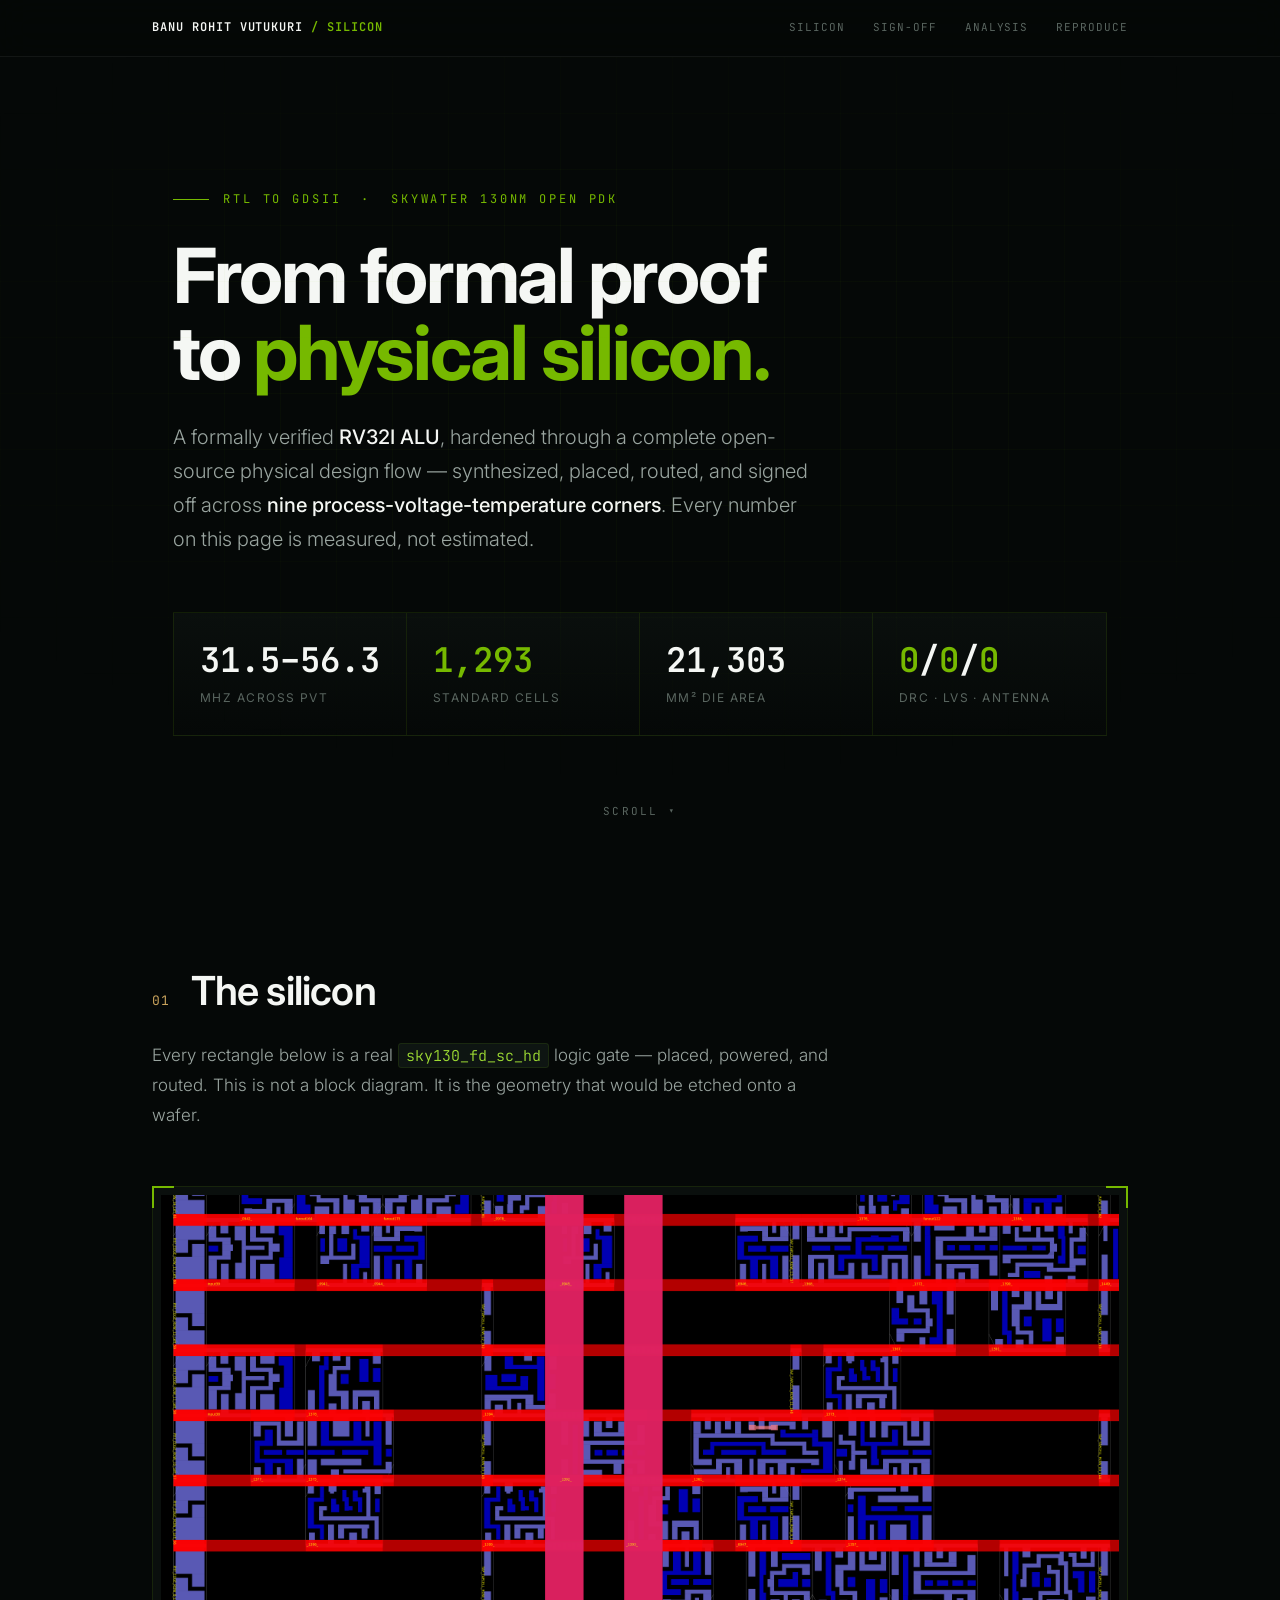
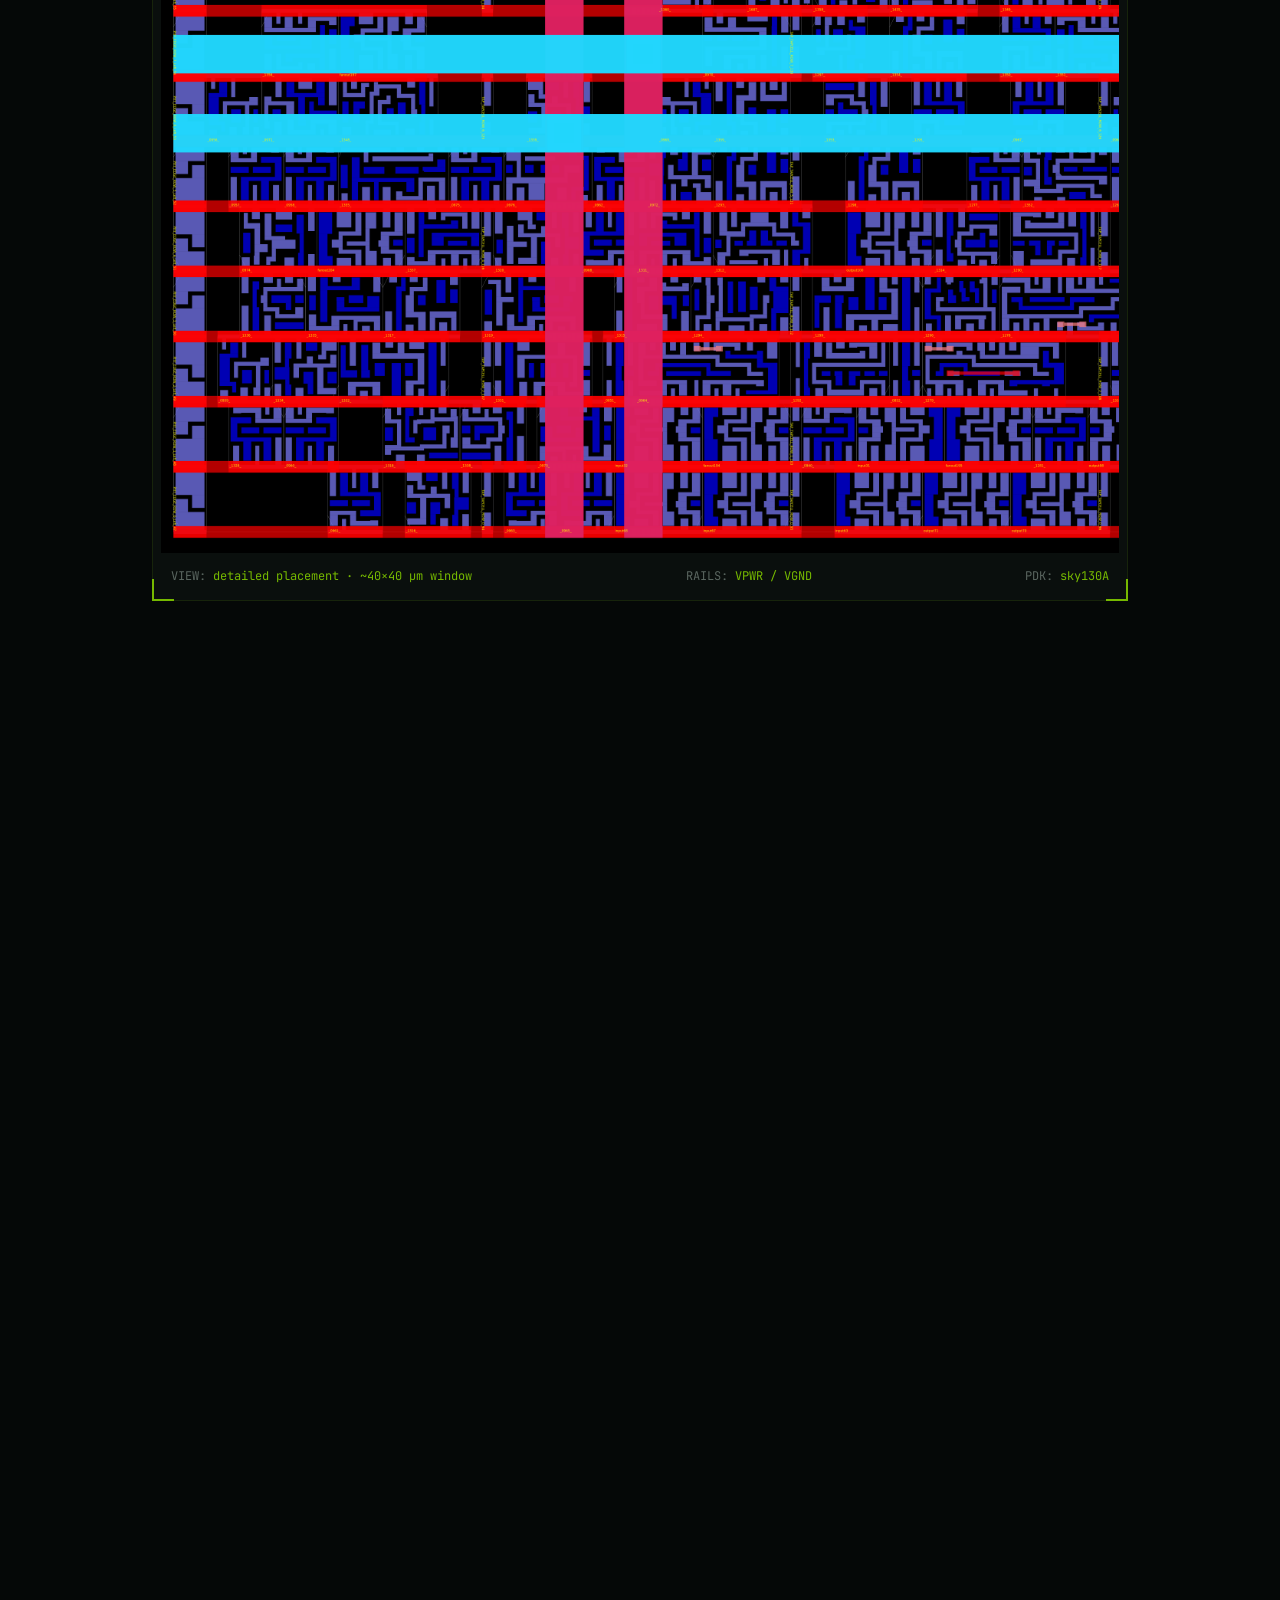
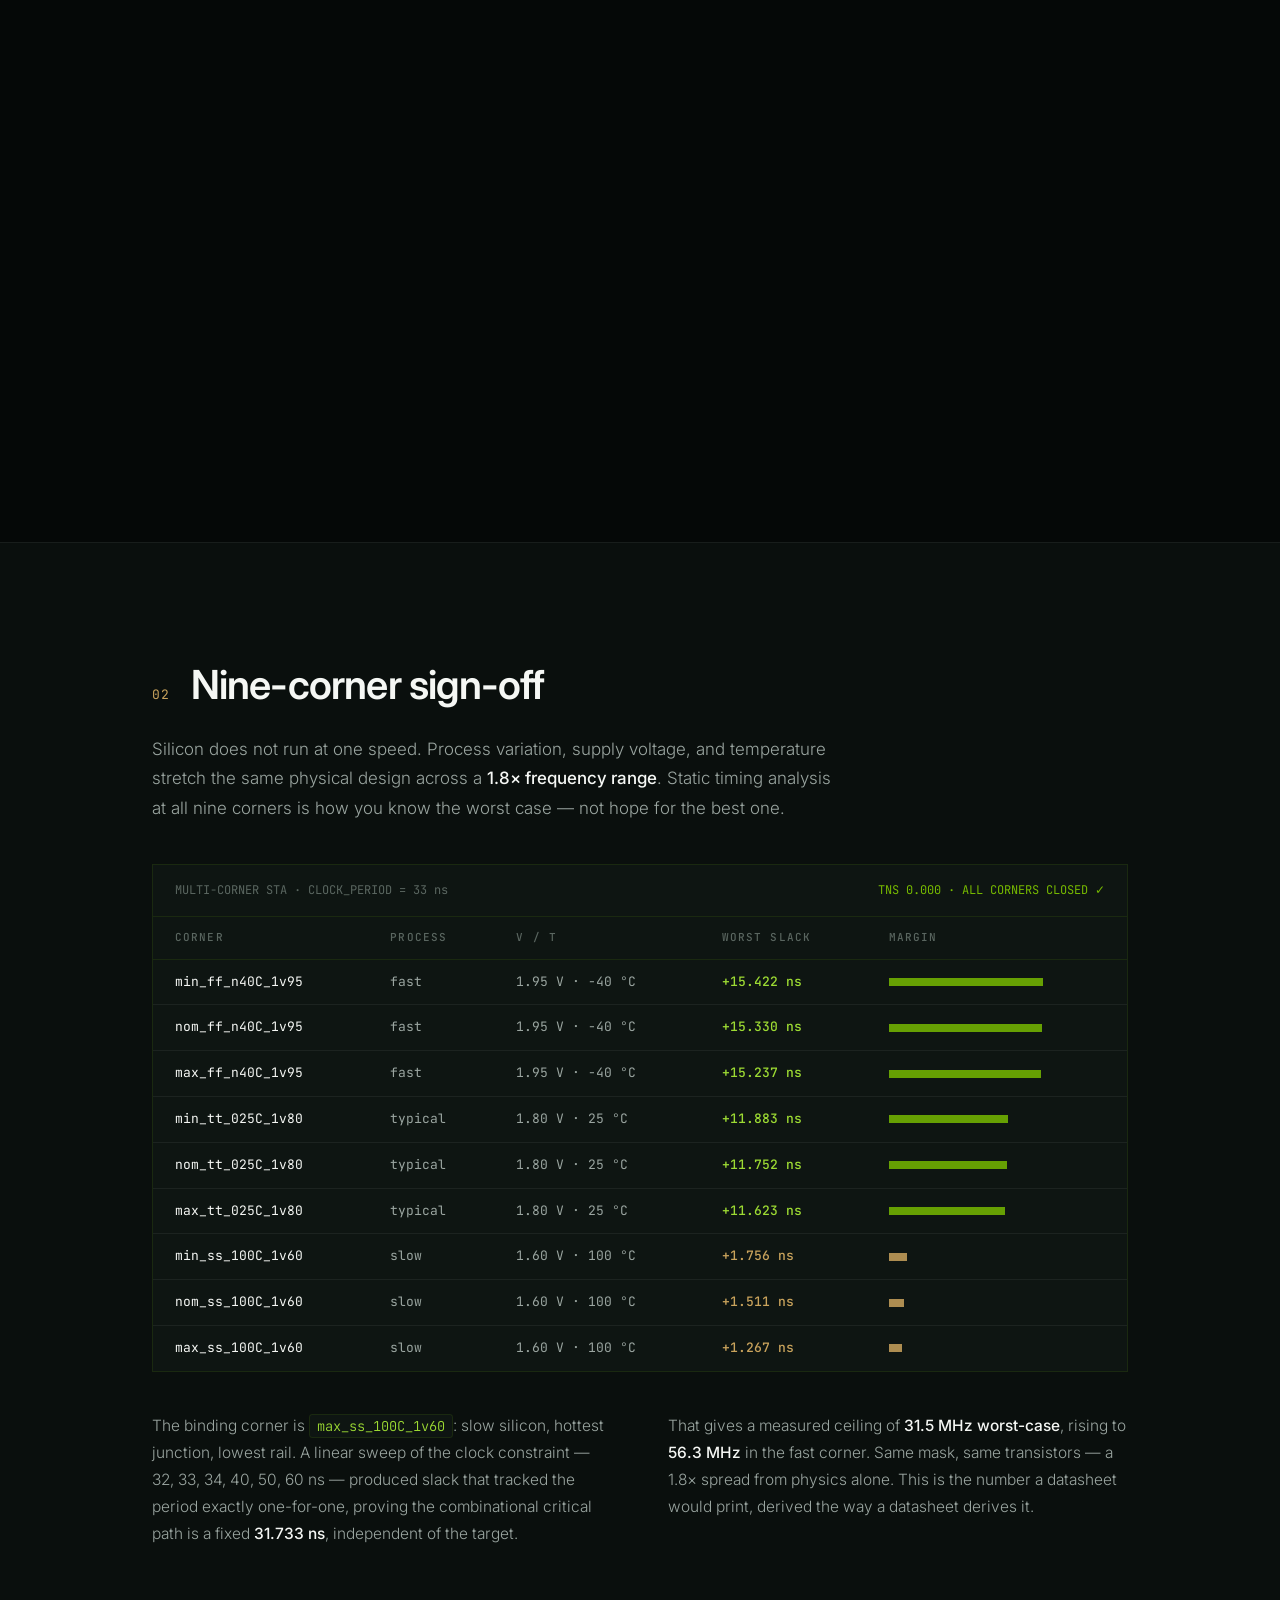
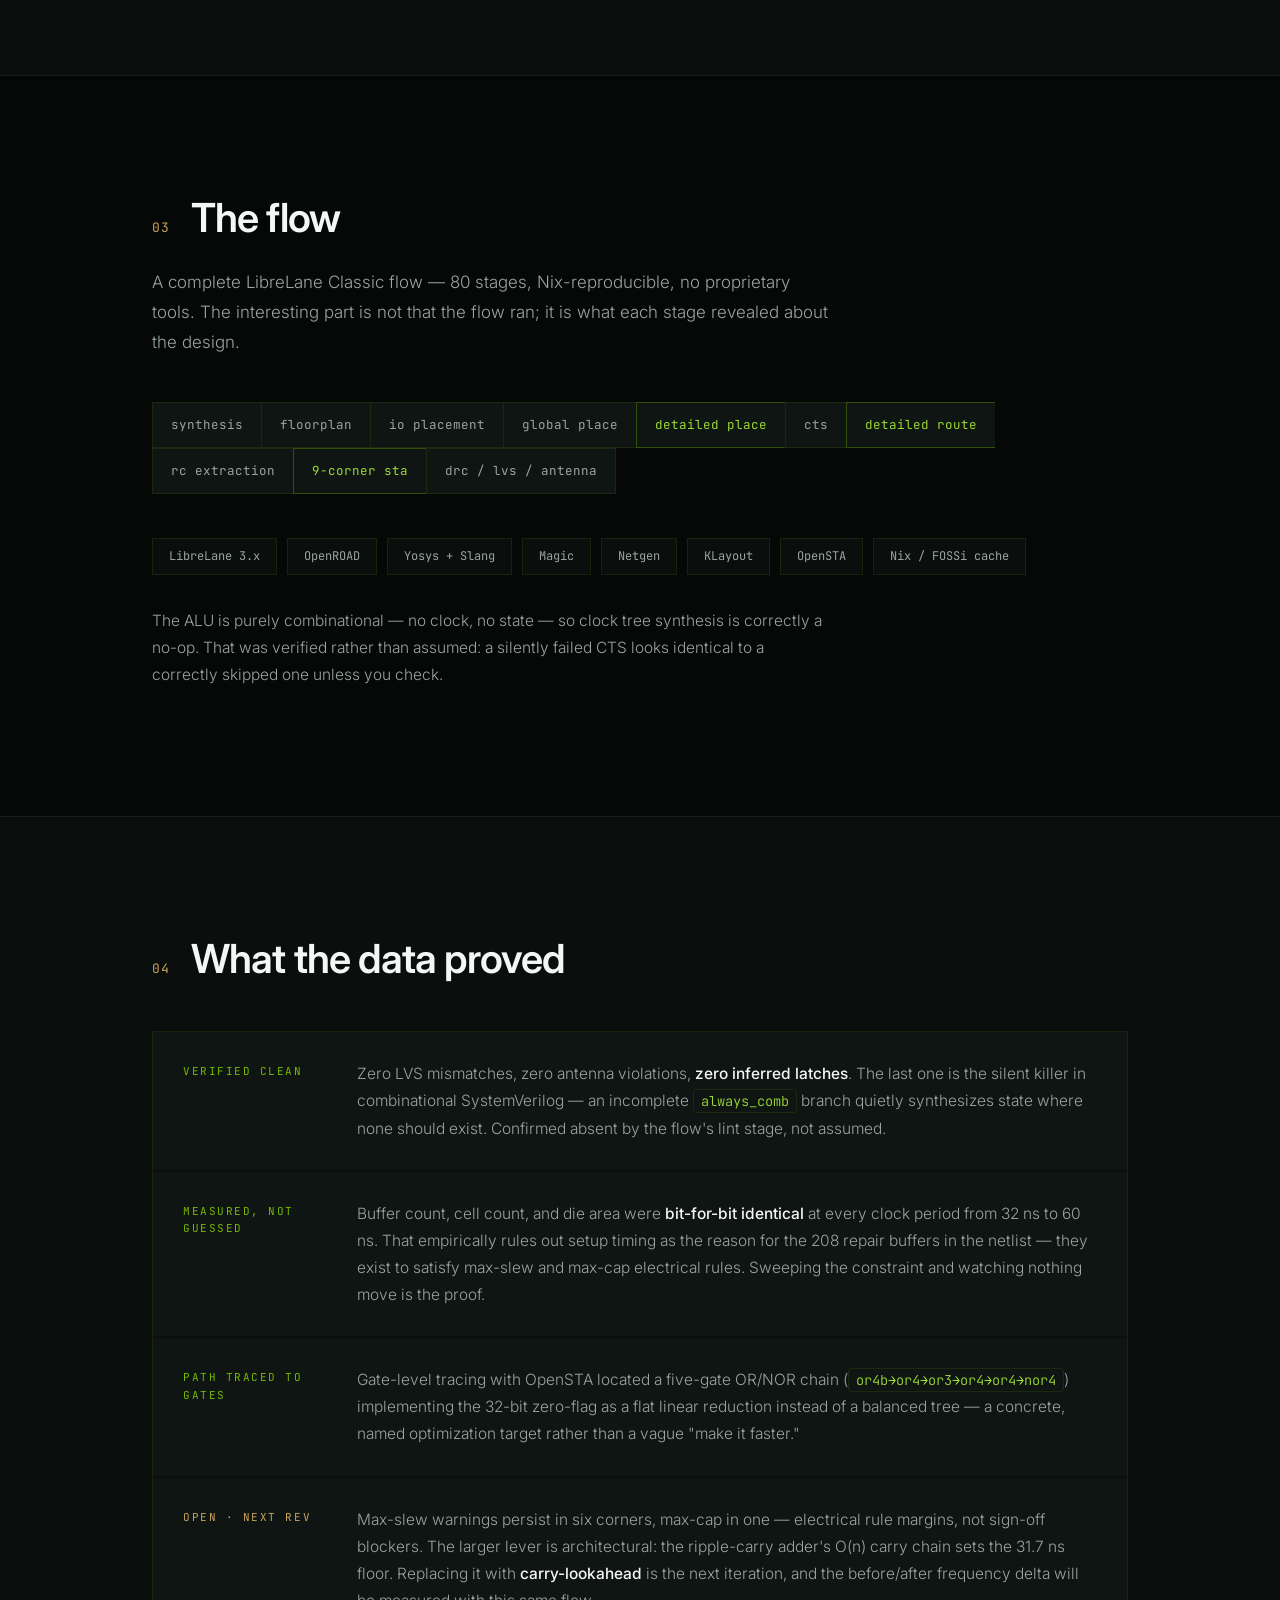
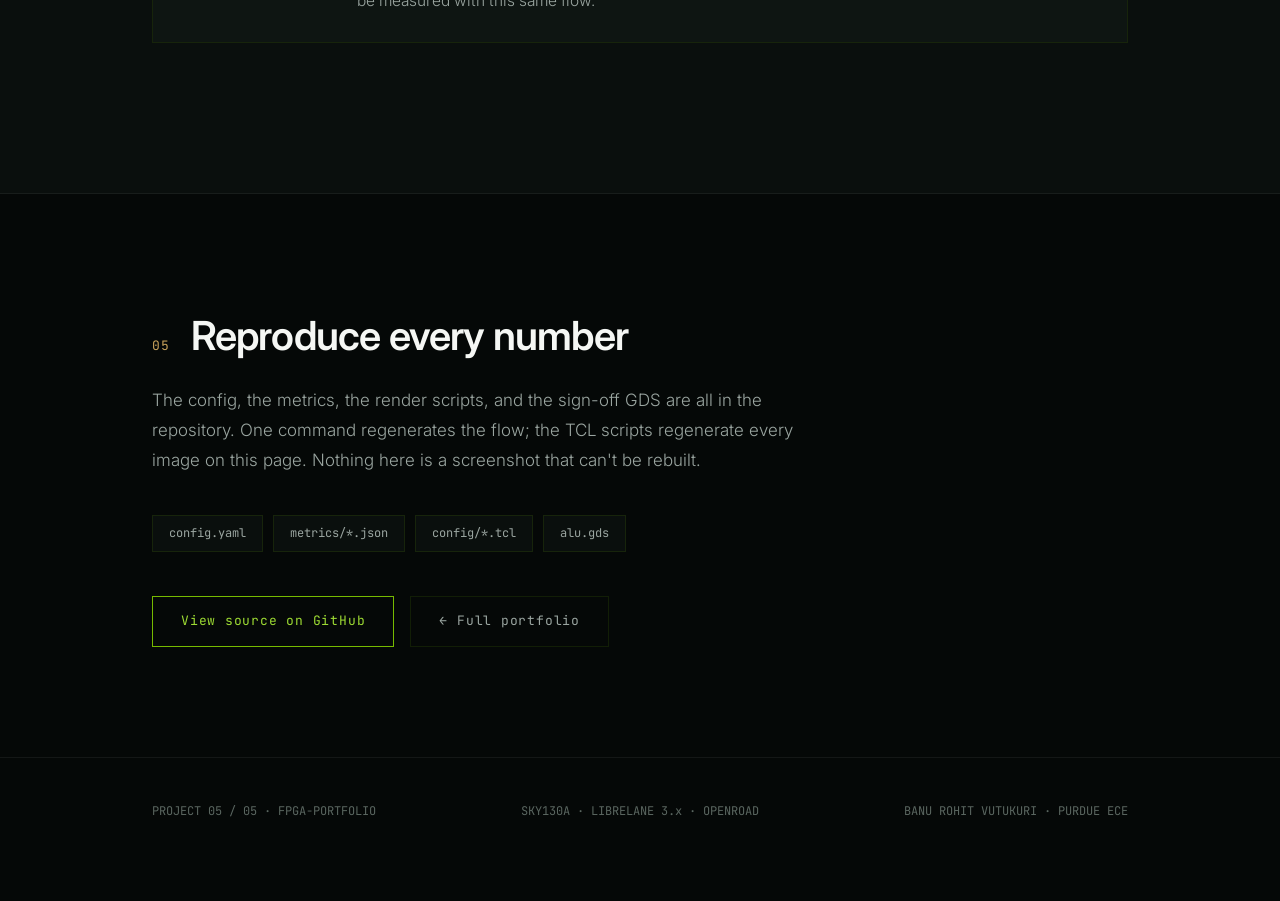
==== project5-physical-design/index.html @ a4900ebd "Elevate project 5 page design" ====
<!DOCTYPE html>
<html lang="en">
<head>
<meta charset="UTF-8">
<meta name="viewport" content="width=device-width, initial-scale=1.0">
<title>Silicon-Proven RV32I ALU — SkyWater 130nm</title>
<meta name="description" content="RTL-to-GDSII physical design of a formally verified RV32I ALU on the SkyWater sky130 open PDK, characterized across nine PVT corners.">
<link rel="preconnect" href="https://fonts.googleapis.com">
<link rel="preconnect" href="https://fonts.gstatic.com" crossorigin>
<link href="https://fonts.googleapis.com/css2?family=Inter:wght@300;400;500;600;700&family=JetBrains+Mono:wght@400;500;600&display=swap" rel="stylesheet">
<style>
  :root{
    --bg:#050807;
    --bg-2:#0a0f0d;
    --bg-3:#0e1512;
    --line:rgba(118,185,0,0.12);
    --line-dim:rgba(255,255,255,0.06);
    --green:#76b900;
    --green-soft:#9ddb33;
    --gold:#c9a35c;
    --white:#f5f7f4;
    --dim:#9aa5a0;
    --faint:#5a6660;
    --mono:'JetBrains Mono',monospace;
    --sans:'Inter',sans-serif;
  }
  *{margin:0;padding:0;box-sizing:border-box;}
  html{scroll-behavior:smooth;}
  body{background:var(--bg);color:var(--white);font-family:var(--sans);line-height:1.6;-webkit-font-smoothing:antialiased;overflow-x:hidden;}
  ::selection{background:var(--green);color:#050807;}
  .wrap{max-width:1040px;margin:0 auto;padding:0 32px;}
  a{color:var(--green-soft);text-decoration:none;}
  a:hover{text-decoration:underline;}

  nav{position:sticky;top:0;z-index:50;background:rgba(5,8,7,0.85);backdrop-filter:blur(16px);border-bottom:1px solid var(--line-dim);}
  .nav-in{display:flex;justify-content:space-between;align-items:center;height:56px;font-family:var(--mono);font-size:12px;letter-spacing:0.08em;}
  .nav-in .brand{color:var(--white);font-weight:600;}
  .nav-in .brand em{color:var(--green);font-style:normal;}
  .nav-links{display:flex;gap:28px;}
  .nav-links a{color:var(--faint);text-transform:uppercase;font-size:11px;}
  .nav-links a:hover{color:var(--green-soft);text-decoration:none;}

  .hero{min-height:88vh;display:flex;flex-direction:column;justify-content:center;position:relative;padding:80px 0 60px;}
  .hero::before{content:"";position:absolute;inset:0;background:
    linear-gradient(rgba(118,185,0,0.035) 1px,transparent 1px),
    linear-gradient(90deg,rgba(118,185,0,0.035) 1px,transparent 1px);
    background-size:56px 56px;mask-image:radial-gradient(ellipse 90% 70% at 50% 40%,black 30%,transparent 75%);pointer-events:none;}
  .kicker{font-family:var(--mono);font-size:12px;letter-spacing:0.24em;text-transform:uppercase;color:var(--green);margin-bottom:28px;display:flex;align-items:center;gap:14px;}
  .kicker::before{content:"";width:36px;height:1px;background:var(--green);}
  h1{font-size:clamp(40px,6.5vw,76px);font-weight:700;line-height:1.02;letter-spacing:-0.03em;max-width:880px;margin-bottom:28px;}
  h1 .accent{color:var(--green);}
  .hero-sub{font-size:clamp(16px,1.6vw,20px);font-weight:300;color:var(--dim);max-width:640px;margin-bottom:56px;line-height:1.7;}
  .hero-sub strong{color:var(--white);font-weight:500;}

  .stat-band{display:grid;grid-template-columns:repeat(4,1fr);border:1px solid var(--line);background:linear-gradient(180deg,var(--bg-2),var(--bg));}
  .stat{padding:28px 26px;border-right:1px solid var(--line);position:relative;}
  .stat:last-child{border-right:none;}
  .stat .v{font-family:var(--mono);font-size:clamp(24px,3vw,34px);font-weight:600;color:var(--white);display:block;line-height:1.1;}
  .stat .v em{color:var(--green);font-style:normal;}
  .stat .k{font-size:12px;color:var(--faint);text-transform:uppercase;letter-spacing:0.12em;margin-top:10px;display:block;}

  .scroll-hint{position:absolute;bottom:28px;left:50%;transform:translateX(-50%);font-family:var(--mono);font-size:11px;color:var(--faint);letter-spacing:0.2em;animation:drift 2.4s ease-in-out infinite;}
  @keyframes drift{0%,100%{transform:translate(-50%,0);}50%{transform:translate(-50%,8px);}}

  section{padding:110px 0;position:relative;}
  section.alt{background:var(--bg-2);border-top:1px solid var(--line-dim);border-bottom:1px solid var(--line-dim);}
  .sec-head{display:flex;align-items:baseline;gap:20px;margin-bottom:18px;}
  .sec-idx{font-family:var(--mono);font-size:13px;color:var(--gold);letter-spacing:0.1em;}
  h2{font-size:clamp(26px,3.4vw,40px);font-weight:600;letter-spacing:-0.02em;}
  .lede{font-size:17px;font-weight:300;color:var(--dim);max-width:680px;margin-bottom:40px;line-height:1.75;}
  .lede strong{color:var(--white);font-weight:500;}
  p{color:var(--dim);max-width:680px;margin-bottom:18px;font-size:15.5px;font-weight:300;line-height:1.75;}
  p strong{color:var(--white);font-weight:500;}
  code{font-family:var(--mono);font-size:0.88em;color:var(--green-soft);background:var(--bg-3);padding:2px 7px;border-radius:3px;border:1px solid var(--line);}

  .die-frame{position:relative;border:1px solid var(--line);background:var(--bg-2);padding:8px;margin:56px 0;}
  .die-frame img{width:100%;display:block;}
  .die-frame .corner{position:absolute;width:22px;height:22px;border-color:var(--green);border-style:solid;border-width:0;}
  .die-frame .tl{top:-1px;left:-1px;border-top-width:2px;border-left-width:2px;}
  .die-frame .tr{top:-1px;right:-1px;border-top-width:2px;border-right-width:2px;}
  .die-frame .bl{bottom:-1px;left:-1px;border-bottom-width:2px;border-left-width:2px;}
  .die-frame .br{bottom:-1px;right:-1px;border-bottom-width:2px;border-right-width:2px;}
  .die-cap{display:flex;justify-content:space-between;gap:24px;font-family:var(--mono);font-size:12px;color:var(--faint);padding:14px 10px 6px;flex-wrap:wrap;}
  .die-cap .meta{color:var(--green);}

  .report{background:var(--bg-3);border:1px solid var(--line);margin:40px 0;overflow-x:auto;}
  .report .rhead{display:flex;justify-content:space-between;padding:16px 22px;border-bottom:1px solid var(--line);font-family:var(--mono);font-size:12px;color:var(--faint);flex-wrap:wrap;gap:8px;}
  .report .rhead .ok{color:var(--green);}
  table{width:100%;border-collapse:collapse;min-width:640px;font-family:var(--mono);font-size:13px;}
  th{text-align:left;padding:12px 22px;color:var(--faint);font-weight:500;font-size:11px;text-transform:uppercase;letter-spacing:0.1em;border-bottom:1px solid var(--line);}
  td{padding:12px 22px;border-bottom:1px solid var(--line-dim);color:var(--dim);}
  tr:last-child td{border-bottom:none;}
  tr:hover td{background:rgba(118,185,0,0.03);}
  .cn{color:var(--white);}
  .slack-pos{color:var(--green-soft);font-weight:500;}
  .slack-tight{color:var(--gold);font-weight:500;}
  .bar{display:inline-block;height:8px;background:var(--green);vertical-align:middle;margin-right:10px;opacity:0.85;}
  .bar.t{background:var(--gold);}

  .grid2{display:grid;grid-template-columns:1fr 1fr;gap:56px;align-items:start;}

  .findings{display:grid;gap:2px;margin:40px 0;border:1px solid var(--line);}
  .finding{background:var(--bg-3);padding:28px 30px;display:grid;grid-template-columns:150px 1fr;gap:24px;}
  .finding .ftag{font-family:var(--mono);font-size:11px;letter-spacing:0.14em;text-transform:uppercase;padding-top:3px;}
  .finding.good .ftag{color:var(--green);}
  .finding.open .ftag{color:var(--gold);}
  .finding p{margin:0;max-width:none;}

  .flow-rail{display:flex;flex-wrap:wrap;gap:0;margin:44px 0;font-family:var(--mono);font-size:12.5px;}
  .flow-rail .step{padding:12px 18px;border:1px solid var(--line);border-right:none;color:var(--dim);background:var(--bg-3);white-space:nowrap;}
  .flow-rail .step:last-child{border-right:1px solid var(--line);}
  .flow-rail .step.hot{color:var(--green-soft);border-color:rgba(118,185,0,0.35);border-right:none;}
  .flow-rail .step.hot:last-child{border-right:1px solid rgba(118,185,0,0.35);}

  .tools{display:flex;flex-wrap:wrap;gap:10px;margin:32px 0;}
  .tools span{font-family:var(--mono);font-size:12px;border:1px solid var(--line);padding:8px 16px;color:var(--dim);background:var(--bg-2);}

  .cta-row{display:flex;gap:16px;flex-wrap:wrap;margin-top:44px;}
  .btn{font-family:var(--mono);font-size:13px;letter-spacing:0.06em;padding:14px 28px;border:1px solid var(--green);color:var(--green-soft);transition:all .2s;}
  .btn:hover{background:var(--green);color:#050807;text-decoration:none;}
  .btn.ghost{border-color:var(--line);color:var(--dim);}
  .btn.ghost:hover{background:var(--bg-3);color:var(--white);border-color:var(--faint);}

  footer{border-top:1px solid var(--line-dim);padding:44px 0 80px;}
  footer .f-in{display:flex;justify-content:space-between;flex-wrap:wrap;gap:16px;font-family:var(--mono);font-size:12px;color:var(--faint);}

  .reveal{opacity:0;transform:translateY(24px);transition:opacity .7s ease,transform .7s ease;}
  .reveal.in{opacity:1;transform:none;}

  @media (max-width:820px){
    .stat-band{grid-template-columns:repeat(2,1fr);}
    .stat:nth-child(2){border-right:none;}
    .stat:nth-child(1),.stat:nth-child(2){border-bottom:1px solid var(--line);}
    .grid2{grid-template-columns:1fr;gap:32px;}
    .finding{grid-template-columns:1fr;gap:10px;}
    .nav-links{display:none;}
    section{padding:72px 0;}
  }
  @media (prefers-reduced-motion:reduce){
    .reveal{opacity:1;transform:none;transition:none;}
    .scroll-hint{animation:none;}
  }
</style>
</head>
<body>

<nav>
  <div class="wrap nav-in">
    <span class="brand">BANU ROHIT VUTUKURI <em>/ SILICON</em></span>
    <div class="nav-links">
      <a href="#silicon">Silicon</a>
      <a href="#signoff">Sign-off</a>
      <a href="#analysis">Analysis</a>
      <a href="#repro">Reproduce</a>
    </div>
  </div>
</nav>

<header class="hero">
  <div class="wrap">
    <div class="kicker">RTL to GDSII &nbsp;·&nbsp; SkyWater 130nm open PDK</div>
    <h1>From formal proof<br>to <span class="accent">physical silicon.</span></h1>
    <p class="hero-sub">A formally verified <strong>RV32I ALU</strong>, hardened through a complete open-source physical design flow — synthesized, placed, routed, and signed off across <strong>nine process-voltage-temperature corners</strong>. Every number on this page is measured, not estimated.</p>

    <div class="stat-band">
      <div class="stat"><span class="v" data-count="31.5" data-suffix="–56.3">0</span><span class="k">MHz across PVT</span></div>
      <div class="stat"><span class="v"><em data-count="1293">0</em></span><span class="k">standard cells</span></div>
      <div class="stat"><span class="v" data-count="21303" data-format="int">0</span><span class="k">µm² die area</span></div>
      <div class="stat"><span class="v"><em>0</em>/<em>0</em>/<em>0</em></span><span class="k">DRC · LVS · antenna</span></div>
    </div>
  </div>
  <div class="scroll-hint">SCROLL ▾</div>
</header>

<section id="silicon">
  <div class="wrap">
    <div class="sec-head reveal"><span class="sec-idx">01</span><h2>The silicon</h2></div>
    <p class="lede reveal">Every rectangle below is a real <code>sky130_fd_sc_hd</code> logic gate — placed, powered, and routed. This is not a block diagram. It is the geometry that would be etched onto a wafer.</p>

    <div class="die-frame reveal">
      <div class="corner tl"></div><div class="corner tr"></div><div class="corner bl"></div><div class="corner br"></div>
      <img src="images/img_zoom.png" alt="Zoomed placement view showing individual sky130 standard cells, power rails, and tap cell columns" loading="lazy">
      <div class="die-cap">
        <span>VIEW: <span class="meta">detailed placement · ~40×40 µm window</span></span>
        <span>RAILS: <span class="meta">VPWR / VGND</span></span>
        <span>PDK: <span class="meta">sky130A</span></span>
      </div>
    </div>

    <div class="grid2 reveal">
      <p>The horizontal red bands are alternating power and ground rails; each row of cells between them is one standard-cell row. The pink vertical columns are tap cells — substrate ties inserted on a fixed pitch to prevent latch-up. The dark gaps are genuine placement whitespace at <strong>64.7% core utilization</strong>, before fill insertion.</p>
      <p>The full die measures <strong>140.7 × 151.4 µm</strong> — about the width of two human hairs — and carries 1,293 logic cells implementing all ten RV32I ALU operations plus a 103-pin I/O ring. Routed wirelength totals <strong>38.2 mm</strong> of metal across the layer stack.</p>
    </div>

    <div class="die-frame reveal">
      <div class="corner tl"></div><div class="corner tr"></div><div class="corner bl"></div><div class="corner br"></div>
      <img src="images/img_placement.png" alt="Full die placement view showing all standard cell rows" loading="lazy">
      <div class="die-cap">
        <span>VIEW: <span class="meta">full die · post-placement</span></span>
        <span>DIE: <span class="meta">140.7 × 151.4 µm</span></span>
        <span>UTIL: <span class="meta">64.7%</span></span>
      </div>
    </div>
  </div>
</section>

<section class="alt" id="signoff">
  <div class="wrap">
    <div class="sec-head reveal"><span class="sec-idx">02</span><h2>Nine-corner sign-off</h2></div>
    <p class="lede reveal">Silicon does not run at one speed. Process variation, supply voltage, and temperature stretch the same physical design across a <strong>1.8× frequency range</strong>. Static timing analysis at all nine corners is how you know the worst case — not hope for the best one.</p>

    <div class="report reveal">
      <div class="rhead">
        <span>MULTI-CORNER STA · CLOCK_PERIOD = 33 ns</span>
        <span class="ok">TNS 0.000 · ALL CORNERS CLOSED ✓</span>
      </div>
      <table>
        <thead><tr><th>Corner</th><th>Process</th><th>V / T</th><th>Worst slack</th><th>Margin</th></tr></thead>
        <tbody>
          <tr><td class="cn">min_ff_n40C_1v95</td><td>fast</td><td>1.95 V · −40 °C</td><td class="slack-pos">+15.422 ns</td><td><span class="bar" style="width:154px"></span></td></tr>
          <tr><td class="cn">nom_ff_n40C_1v95</td><td>fast</td><td>1.95 V · −40 °C</td><td class="slack-pos">+15.330 ns</td><td><span class="bar" style="width:153px"></span></td></tr>
          <tr><td class="cn">max_ff_n40C_1v95</td><td>fast</td><td>1.95 V · −40 °C</td><td class="slack-pos">+15.237 ns</td><td><span class="bar" style="width:152px"></span></td></tr>
          <tr><td class="cn">min_tt_025C_1v80</td><td>typical</td><td>1.80 V · 25 °C</td><td class="slack-pos">+11.883 ns</td><td><span class="bar" style="width:119px"></span></td></tr>
          <tr><td class="cn">nom_tt_025C_1v80</td><td>typical</td><td>1.80 V · 25 °C</td><td class="slack-pos">+11.752 ns</td><td><span class="bar" style="width:118px"></span></td></tr>
          <tr><td class="cn">max_tt_025C_1v80</td><td>typical</td><td>1.80 V · 25 °C</td><td class="slack-pos">+11.623 ns</td><td><span class="bar" style="width:116px"></span></td></tr>
          <tr><td class="cn">min_ss_100C_1v60</td><td>slow</td><td>1.60 V · 100 °C</td><td class="slack-tight">+1.756 ns</td><td><span class="bar t" style="width:18px"></span></td></tr>
          <tr><td class="cn">nom_ss_100C_1v60</td><td>slow</td><td>1.60 V · 100 °C</td><td class="slack-tight">+1.511 ns</td><td><span class="bar t" style="width:15px"></span></td></tr>
          <tr><td class="cn">max_ss_100C_1v60</td><td>slow</td><td>1.60 V · 100 °C</td><td class="slack-tight">+1.267 ns</td><td><span class="bar t" style="width:13px"></span></td></tr>
        </tbody>
      </table>
    </div>

    <div class="grid2 reveal">
      <p>The binding corner is <code>max_ss_100C_1v60</code>: slow silicon, hottest junction, lowest rail. A linear sweep of the clock constraint — 32, 33, 34, 40, 50, 60 ns — produced slack that tracked the period exactly one-for-one, proving the combinational critical path is a fixed <strong>31.733 ns</strong>, independent of the target.</p>
      <p>That gives a measured ceiling of <strong>31.5 MHz worst-case</strong>, rising to <strong>56.3 MHz</strong> in the fast corner. Same mask, same transistors — a 1.8× spread from physics alone. This is the number a datasheet would print, derived the way a datasheet derives it.</p>
    </div>
  </div>
</section>

<section id="flow">
  <div class="wrap">
    <div class="sec-head reveal"><span class="sec-idx">03</span><h2>The flow</h2></div>
    <p class="lede reveal">A complete LibreLane Classic flow — 80 stages, Nix-reproducible, no proprietary tools. The interesting part is not that the flow ran; it is what each stage revealed about the design.</p>
    <div class="flow-rail reveal">
      <span class="step">synthesis</span>
      <span class="step">floorplan</span>
      <span class="step">io placement</span>
      <span class="step">global place</span>
      <span class="step hot">detailed place</span>
      <span class="step">cts</span>
      <span class="step hot">detailed route</span>
      <span class="step">rc extraction</span>
      <span class="step hot">9-corner sta</span>
      <span class="step">drc / lvs / antenna</span>
    </div>
    <div class="tools reveal">
      <span>LibreLane 3.x</span><span>OpenROAD</span><span>Yosys + Slang</span><span>Magic</span><span>Netgen</span><span>KLayout</span><span>OpenSTA</span><span>Nix / FOSSi cache</span>
    </div>
    <p class="reveal">The ALU is purely combinational — no clock, no state — so clock tree synthesis is correctly a no-op. That was verified rather than assumed: a silently failed CTS looks identical to a correctly skipped one unless you check.</p>
  </div>
</section>

<section class="alt" id="analysis">
  <div class="wrap">
    <div class="sec-head reveal"><span class="sec-idx">04</span><h2>What the data proved</h2></div>

    <div class="findings reveal">
      <div class="finding good">
        <span class="ftag">Verified clean</span>
        <p>Zero LVS mismatches, zero antenna violations, <strong>zero inferred latches</strong>. The last one is the silent killer in combinational SystemVerilog — an incomplete <code>always_comb</code> branch quietly synthesizes state where none should exist. Confirmed absent by the flow's lint stage, not assumed.</p>
      </div>
      <div class="finding good">
        <span class="ftag">Measured, not guessed</span>
        <p>Buffer count, cell count, and die area were <strong>bit-for-bit identical</strong> at every clock period from 32 ns to 60 ns. That empirically rules out setup timing as the reason for the 208 repair buffers in the netlist — they exist to satisfy max-slew and max-cap electrical rules. Sweeping the constraint and watching nothing move is the proof.</p>
      </div>
      <div class="finding good">
        <span class="ftag">Path traced to gates</span>
        <p>Gate-level tracing with OpenSTA located a five-gate OR/NOR chain (<code>or4b→or4→or3→or4→or4→nor4</code>) implementing the 32-bit zero-flag as a flat linear reduction instead of a balanced tree — a concrete, named optimization target rather than a vague "make it faster."</p>
      </div>
      <div class="finding open">
        <span class="ftag">Open · next rev</span>
        <p>Max-slew warnings persist in six corners, max-cap in one — electrical rule margins, not sign-off blockers. The larger lever is architectural: the ripple-carry adder's O(n) carry chain sets the 31.7 ns floor. Replacing it with <strong>carry-lookahead</strong> is the next iteration, and the before/after frequency delta will be measured with this same flow.</p>
      </div>
    </div>
  </div>
</section>

<section id="repro">
  <div class="wrap">
    <div class="sec-head reveal"><span class="sec-idx">05</span><h2>Reproduce every number</h2></div>
    <p class="lede reveal">The config, the metrics, the render scripts, and the sign-off GDS are all in the repository. One command regenerates the flow; the TCL scripts regenerate every image on this page. Nothing here is a screenshot that can't be rebuilt.</p>
    <div class="tools reveal">
      <span>config.yaml</span><span>metrics/*.json</span><span>config/*.tcl</span><span>alu.gds</span>
    </div>
    <div class="cta-row reveal">
      <a class="btn" href="https://github.com/Vutukuribanurohit02/fpga-portfolio/tree/main/project5-physical-design">View source on GitHub</a>
      <a class="btn ghost" href="../">← Full portfolio</a>
    </div>
  </div>
</section>

<footer>
  <div class="wrap f-in">
    <span>PROJECT 05 / 05 · FPGA-PORTFOLIO</span>
    <span>SKY130A · LIBRELANE 3.x · OPENROAD</span>
    <span>BANU ROHIT VUTUKURI · PURDUE ECE</span>
  </div>
</footer>

<script>
  const io = new IntersectionObserver((entries)=>{
    entries.forEach(e=>{ if(e.isIntersecting){ e.target.classList.add('in'); io.unobserve(e.target);} });
  },{threshold:0.12});
  document.querySelectorAll('.reveal').forEach(el=>io.observe(el));

  const cio = new IntersectionObserver((entries)=>{
    entries.forEach(e=>{
      if(!e.isIntersecting) return;
      const el = e.target; cio.unobserve(el);
      const target = parseFloat(el.dataset.count);
      const suffix = el.dataset.suffix || '';
      const isInt = el.dataset.format === 'int' || Number.isInteger(target);
      const t0 = performance.now(), dur = 1400;
      function tick(t){
        const p = Math.min((t - t0)/dur, 1);
        const eased = 1 - Math.pow(1 - p, 3);
        const v = target * eased;
        el.textContent = (isInt ? Math.round(v).toLocaleString() : v.toFixed(1)) + (p === 1 ? suffix : '');
        if(p < 1) requestAnimationFrame(tick);
      }
      requestAnimationFrame(tick);
    });
  },{threshold:0.5});
  document.querySelectorAll('[data-count]').forEach(el=>cio.observe(el));
</script>

</body>
</html>
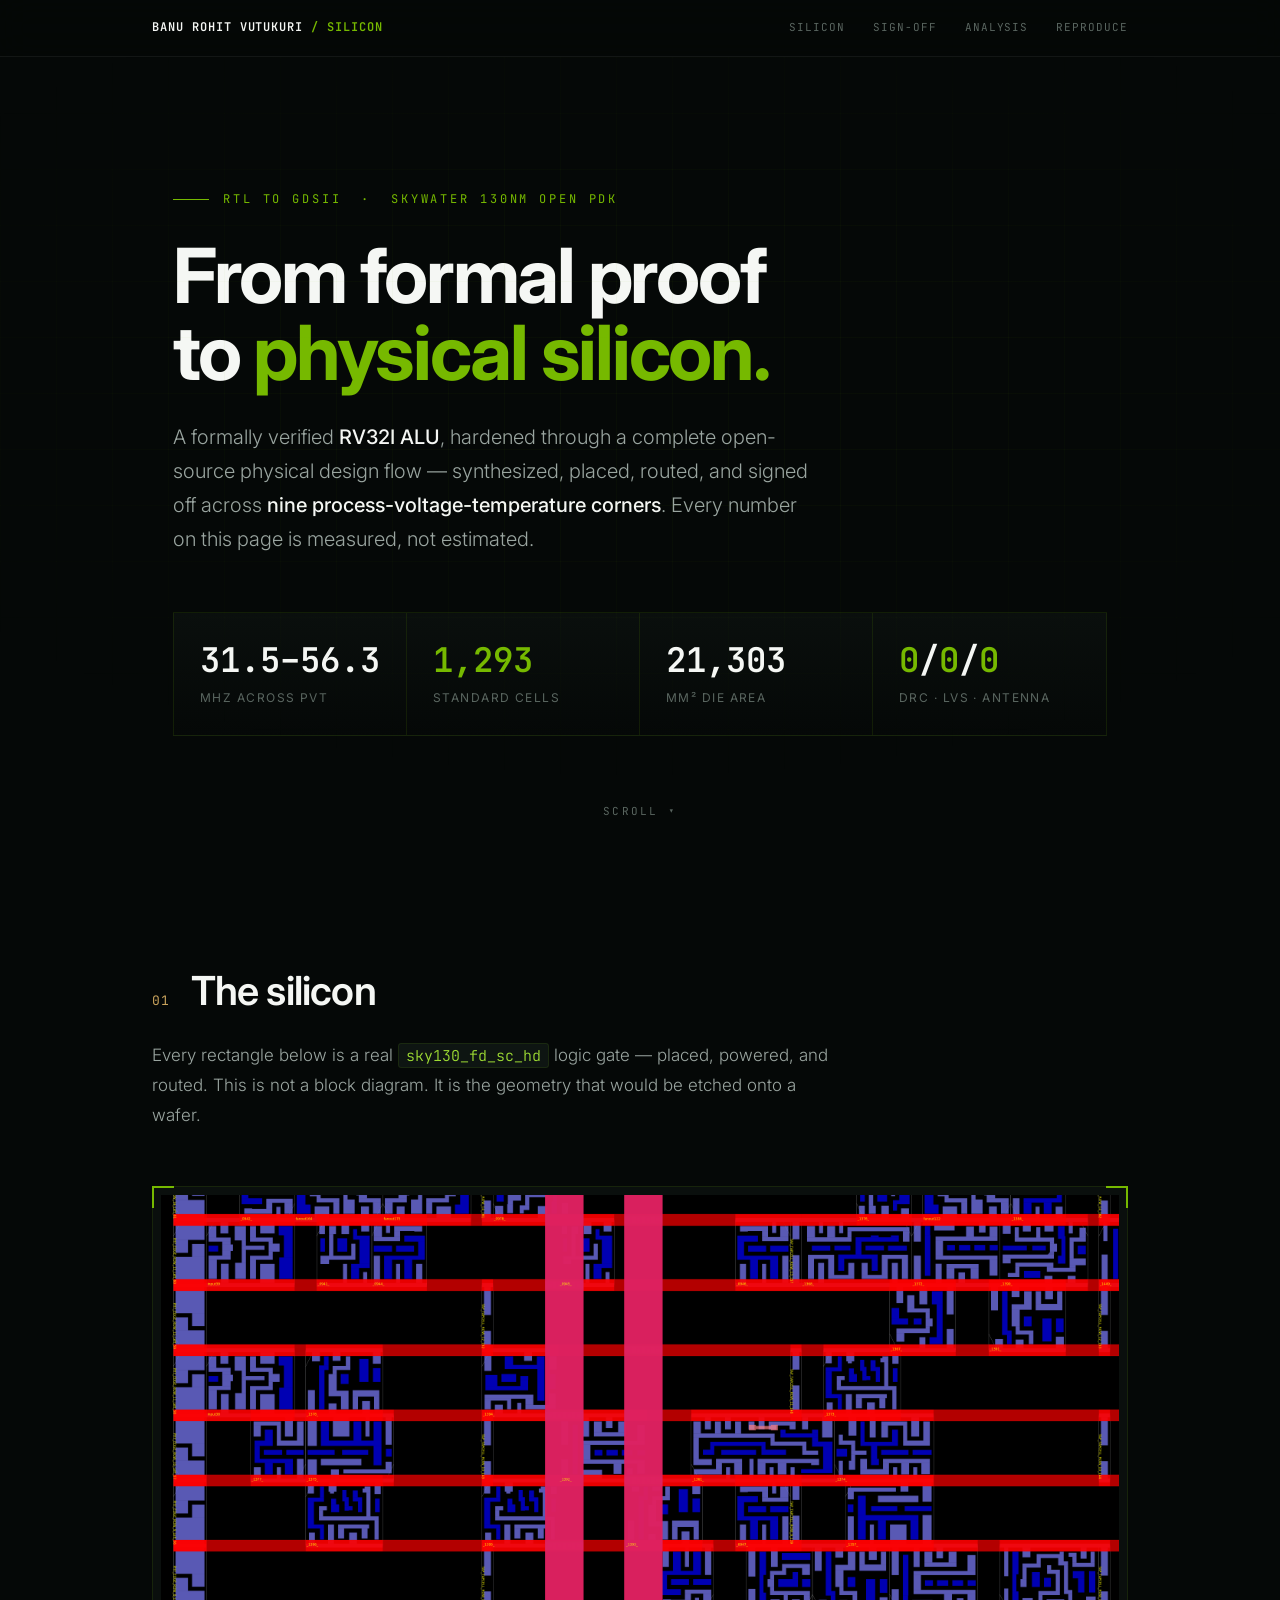
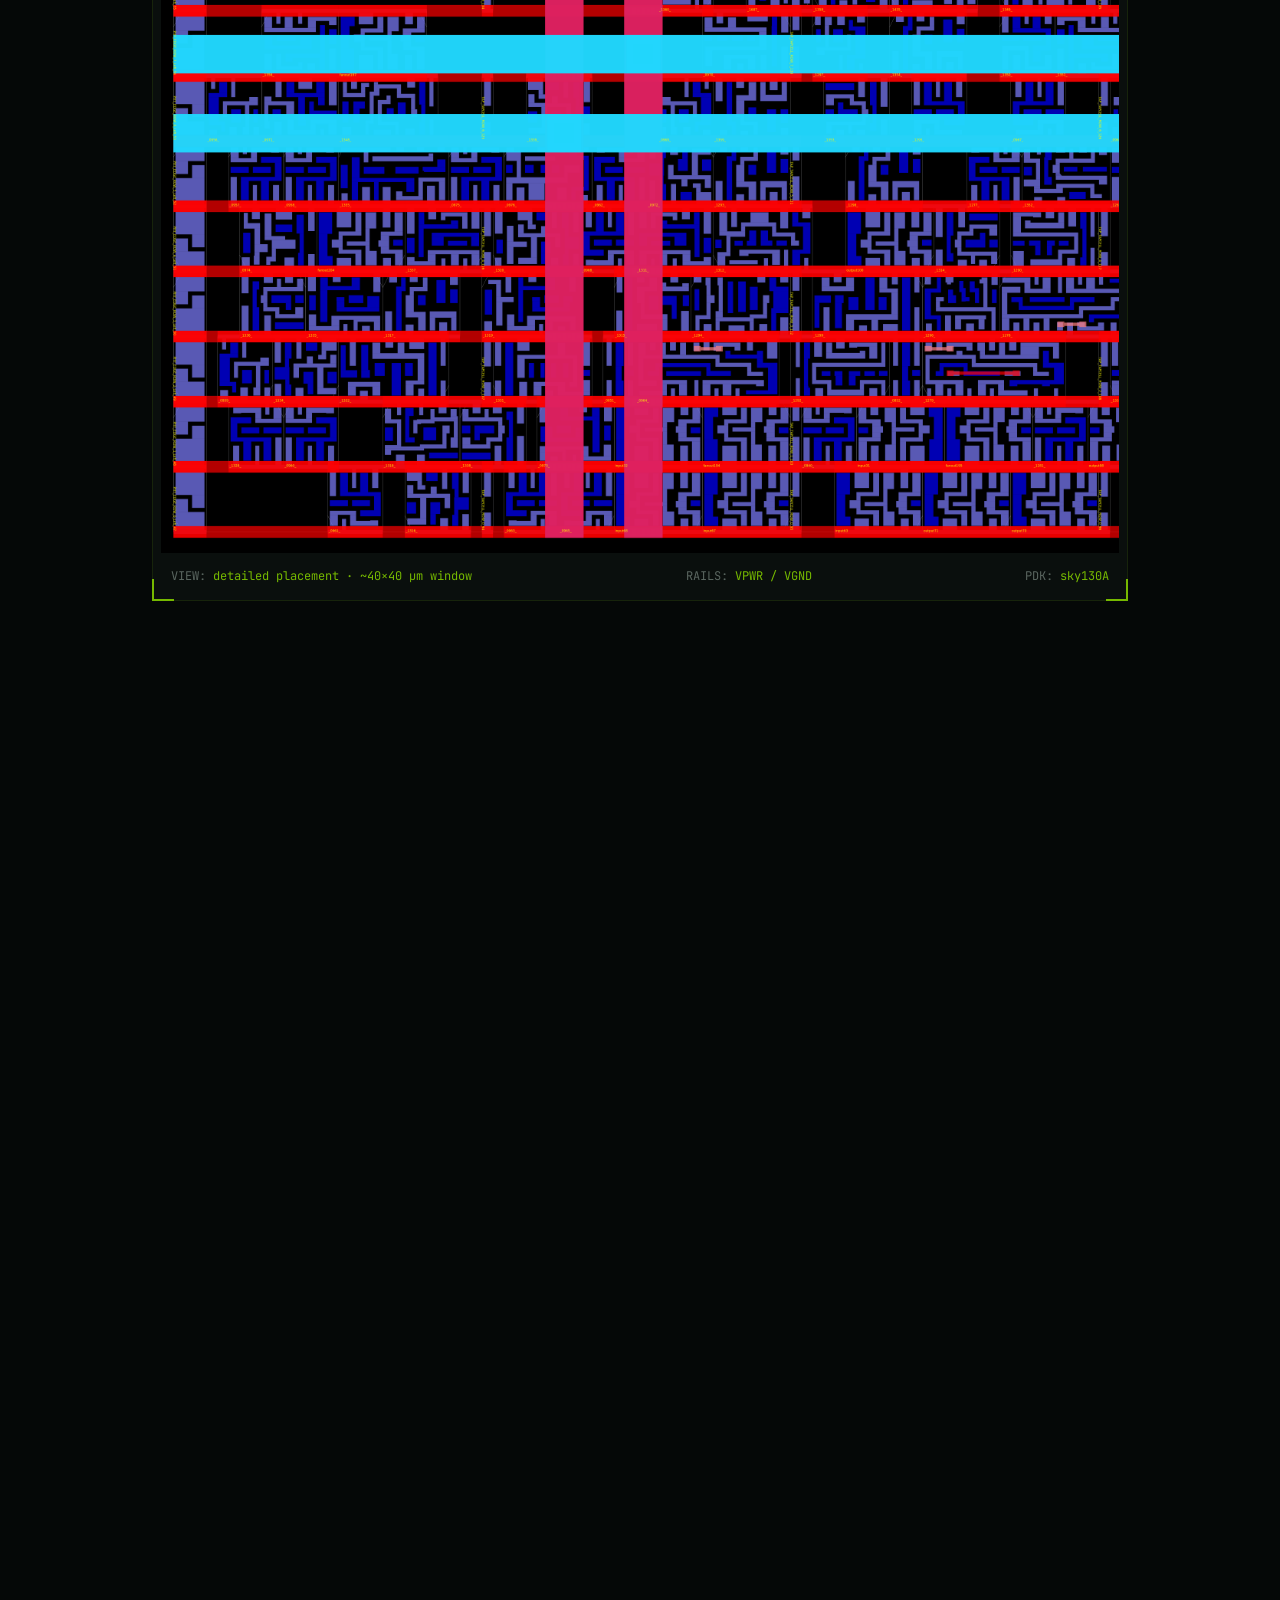
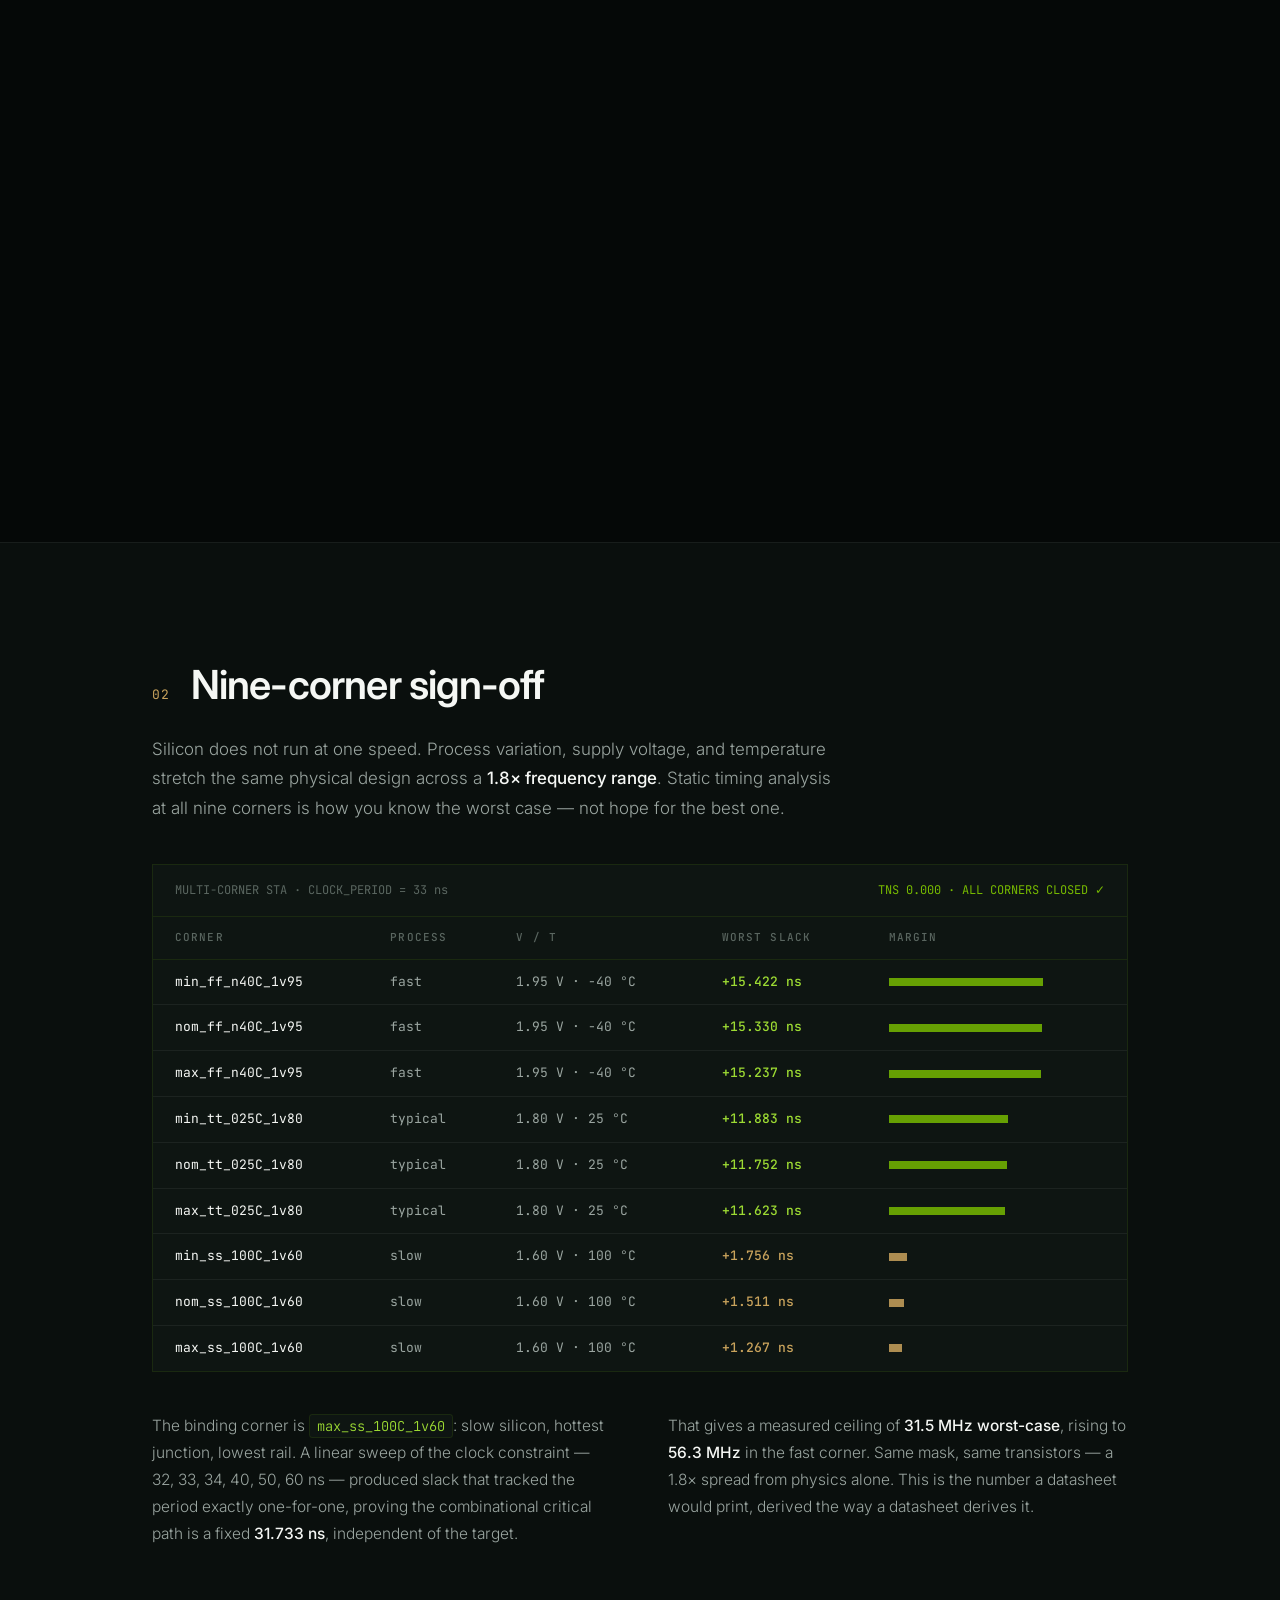
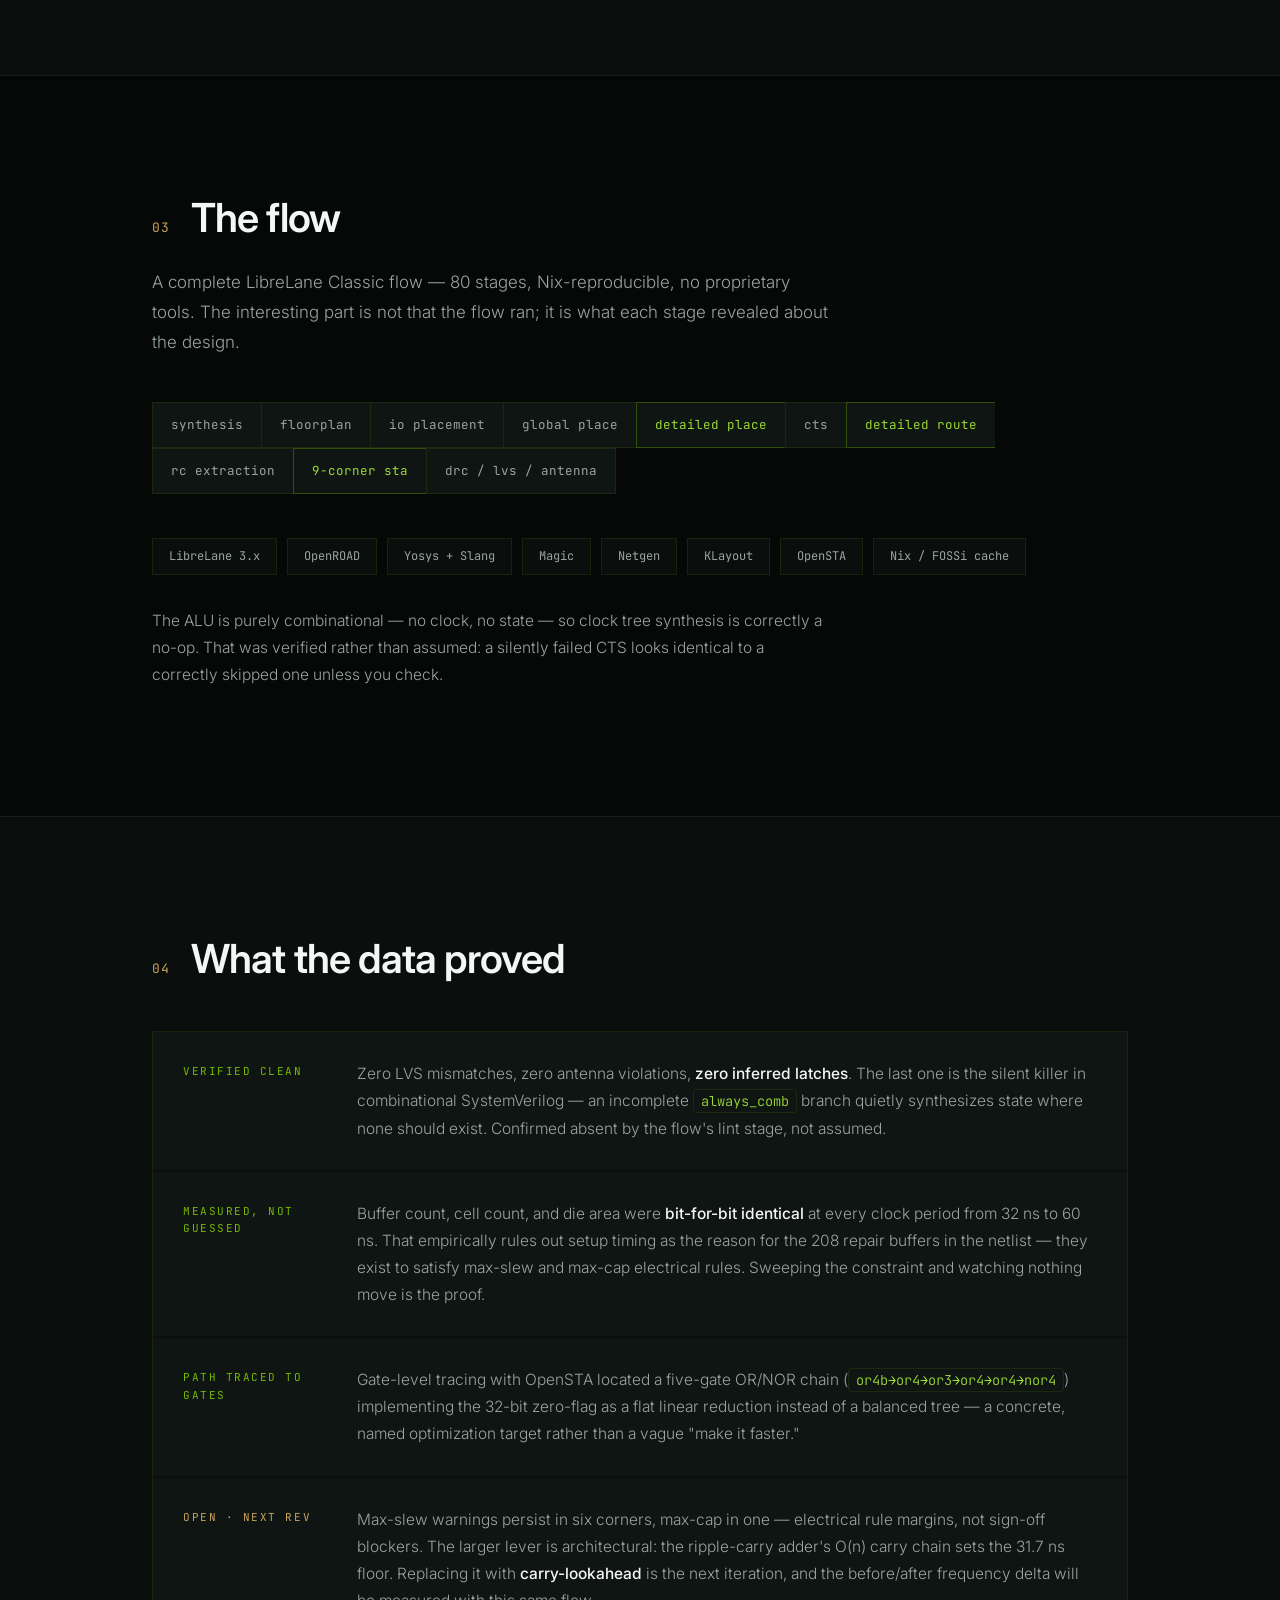
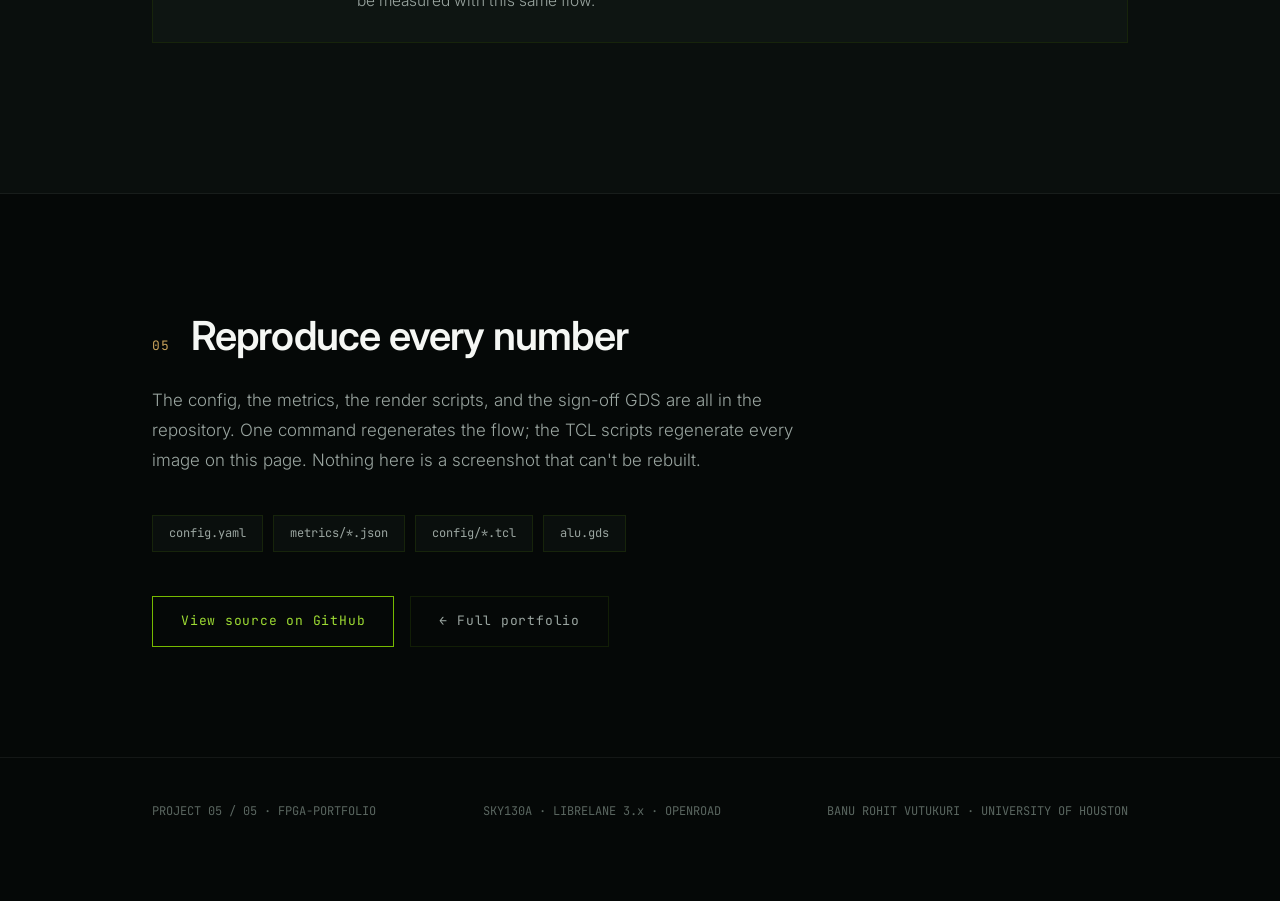
==== commit 56ed2744: "Fix institution in site footers: Purdue -> University of Houston" ====
--- a/project5-physical-design/index.html
+++ b/project5-physical-design/index.html
@@ -303,7 +303,7 @@
   <div class="wrap f-in">
     <span>PROJECT 05 / 05 · FPGA-PORTFOLIO</span>
     <span>SKY130A · LIBRELANE 3.x · OPENROAD</span>
-    <span>BANU ROHIT VUTUKURI · PURDUE ECE</span>
+    <span>BANU ROHIT VUTUKURI · UNIVERSITY OF HOUSTON</span>
   </div>
 </footer>
 
